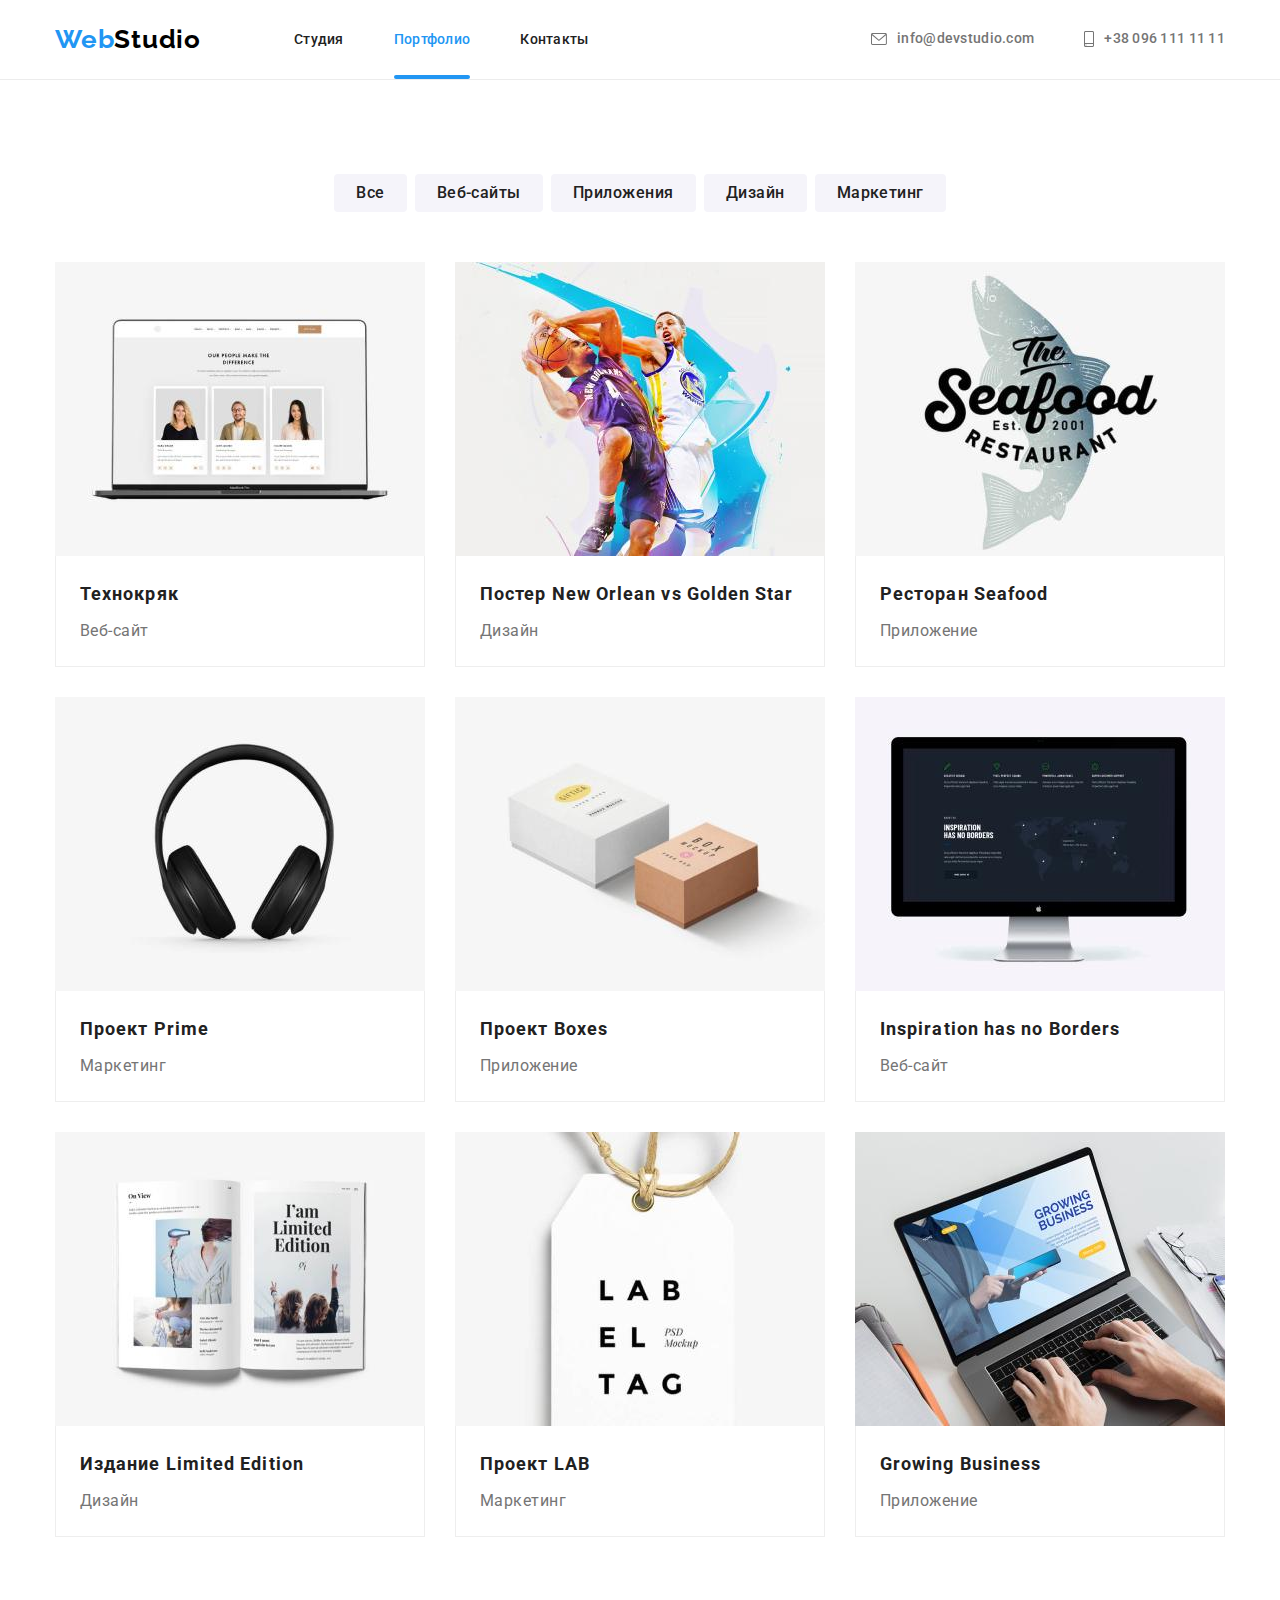
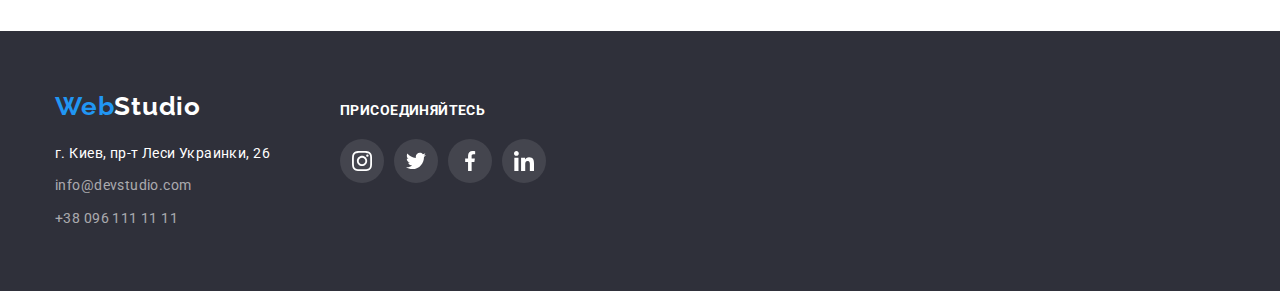
==== portfolio.html @ 9729d233 "починає ДЗ 6" ====
<!DOCTYPE html>
<html lang="ru">
  <head>
    <meta charset="UTF-8" />
    <meta http-equiv="X-UA-Compatible" content="IE=edge" />
    <meta name="viewport" content="width=device-width, initial-scale=1.0" />
    <title>Студия</title>
    <link rel="preconnect" href="https://fonts.googleapis.com" />
    <link rel="preconnect" href="https://fonts.gstatic.com" crossorigin />
    <link
      href="https://fonts.googleapis.com/css2?family=Raleway:wght@700&amp;family=Roboto:wght@400;500;700;900&amp;display=swap"
      rel="stylesheet"
    />
    <link
      rel="stylesheet"
      href="https://cdnjs.cloudflare.com/ajax/libs/modern-normalize/1.0.0/modern-normalize.min.css"
    />
    <link rel="stylesheet" href="./css/styles.css" />
  </head>
  <body>
    <!--Шапка сторінки-->
    <header class="header">
      <div class="conteiner header-conteiner">
        <!--Логотип-->
        <a href="index.html" lang="en" class="logo-header link"
          ><span class="logo-item">Web</span>Studio</a
        >
        <nav class="header-nav">
          <!--Навігація сайту-->
          <ul class="nav-menu list">
            <li class="nav-menu-item">
              <a href="./index.html" class="menu-link link">Студия</a>
            </li>
            <li class="nav-menu-item">
              <a href="./portfolio.html" class="menu-link link current"
                >Портфолио</a
              >
            </li>
            <li class="nav-menu-item">
              <a href="" class="menu-link link">Контакты</a>
            </li>
          </ul>
        </nav>
        <!--телефон і емейл-->
        <ul class="auth-menu list">
          <li>
            <a href="mailto:info@devstudio.com" class="auth-link link" lang="en"
              ><svg class="auth-link-icon" width="16" height="12">
                <use href="./images/icons.svg#envelope"></use>
              </svg>
              info@devstudio.com</a
            >
          </li>
          <li>
            <a href="tel:+380961111111" class="auth-tel link auth-link"
              ><svg class="auth-tel-icon" width="10" height="16">
                <use href="./images/icons.svg#smartphone"></use>
              </svg>
              +38 096 111 11 11</a
            >
          </li>
        </ul>
      </div>
    </header>
    <!-- головний контент -->
    <main>
      <section class="portfolio section">
        <div class="conteiner">
          <!-- кнопки -->
          <ul class="portfolio-btn-menu list">
            <li class="potfolio-btn-item">
              <button type="button" class="portfolio-btn">Все</button>
            </li>
            <li class="potfolio-btn-item">
              <button type="button" class="portfolio-btn">Веб-сайты</button>
            </li>
            <li class="potfolio-btn-item">
              <button type="button" class="portfolio-btn">Приложения</button>
            </li>
            <li class="potfolio-btn-item">
              <button type="button" class="portfolio-btn">Дизайн</button>
            </li>
            <li class="potfolio-btn-item">
              <button type="button" class="portfolio-btn">Маркетинг</button>
            </li>
          </ul>
          <!-- список картинок -->
          <ul class="portfolio-img-menu list">
            <li class="portfolio-img-item">
              <a href="" class="portfolio-card link">
                <div class="portfolio-card-block">
                  <img
                    class="portfolio-img"
                    src="./images/notebook.jpg"
                    alt="ноутбук"
                    width="370"
                  />
                  <div class="portfolio-overlay">
                    <p class="portfolio-overlay-text">
                      Технокряк это современная площадка распространения
                      коронавируса. Компании используют эту платформу для
                      цифрового шпионажа и атак на защищённые сервера
                      конкурентов.
                    </p>
                  </div>
                </div>
                <div class="potfolio-img-block">
                  <h3 class="portfolio-img-title">Технокряк</h3>
                  <p class="portfolio-img-text">Веб-сайт</p>
                </div>
              </a>
            </li>
            <li class="portfolio-img-item">
              <a href="" class="portfolio-card link"
                ><div class="portfolio-card-block">
                  <img
                    class="portfolio-img"
                    src="./images/basketball.jpg"
                    alt="баскетбол"
                    width="370"
                  />
                  <div class="portfolio-overlay">
                    <p class="portfolio-overlay-text">
                      Технокряк это современная площадка распространения
                      коронавируса. Компании используют эту платформу для
                      цифрового шпионажа и атак на защищённые сервера
                      конкурентов.
                    </p>
                  </div>
                </div>
                <div class="potfolio-img-block">
                  <h3 class="portfolio-img-title">
                    Постер <span lang="en">New Orlean vs Golden Star</span>
                  </h3>
                  <p class="portfolio-img-text">Дизайн</p>
                </div></a
              >
            </li>
            <li class="portfolio-img-item">
              <a href="" class="portfolio-card link">
                <div class="portfolio-card-block">
                  <img
                    class="portfolio-img"
                    src="./images/restourant.jpg"
                    alt="морепродукты"
                    width="370"
                  />
                  <div class="portfolio-overlay">
                    <p class="portfolio-overlay-text">
                      Технокряк это современная площадка распространения
                      коронавируса. Компании используют эту платформу для
                      цифрового шпионажа и атак на защищённые сервера
                      конкурентов.
                    </p>
                  </div>
                </div>
                <div class="potfolio-img-block">
                  <h3 class="portfolio-img-title">
                    Ресторан <span lang="en">Seafood</span>
                  </h3>
                  <p class="portfolio-img-text">Приложение</p>
                </div>
              </a>
            </li>
            <li class="portfolio-img-item">
              <a href="" class="portfolio-card link"
                ><div class="portfolio-card-block">
                  <img
                    class="portfolio-img"
                    src="./images/earphones.jpg"
                    alt="наушники"
                    width="370"
                  />
                  <div class="portfolio-overlay">
                    <p class="portfolio-overlay-text">
                      Технокряк это современная площадка распространения
                      коронавируса. Компании используют эту платформу для
                      цифрового шпионажа и атак на защищённые сервера
                      конкурентов.
                    </p>
                  </div>
                </div>
                <div class="potfolio-img-block">
                  <h3 class="portfolio-img-title">
                    Проект <span lang="en">Prime</span>
                  </h3>
                  <p class="portfolio-img-text">Маркетинг</p>
                </div></a
              >
            </li>
            <li class="portfolio-img-item">
              <a href="" class="portfolio-card link"
                ><div class="portfolio-card-block">
                  <img
                    class="portfolio-img"
                    src="./images/boxes.jpg"
                    alt="коробки"
                    width="370"
                  />
                  <div class="portfolio-overlay">
                    <p class="portfolio-overlay-text">
                      Технокряк это современная площадка распространения
                      коронавируса. Компании используют эту платформу для
                      цифрового шпионажа и атак на защищённые сервера
                      конкурентов.
                    </p>
                  </div>
                </div>
                <div class="potfolio-img-block">
                  <h3 class="portfolio-img-title">
                    Проект <span lang="en">Boxes</span>
                  </h3>
                  <p class="portfolio-img-text">Приложение</p>
                </div></a
              >
            </li>
            <li class="portfolio-img-item">
              <a href="" class="portfolio-card link"
                ><div class="portfolio-card-block">
                  <img
                    class="portfolio-img"
                    src="./images/monitor.jpg"
                    alt="монитор"
                    width="370"
                  />
                  <div class="portfolio-overlay">
                    <p class="portfolio-overlay-text">
                      Технокряк это современная площадка распространения
                      коронавируса. Компании используют эту платформу для
                      цифрового шпионажа и атак на защищённые сервера
                      конкурентов.
                    </p>
                  </div>
                </div>
                <div class="potfolio-img-block">
                  <h3 class="portfolio-img-title" lang="en">
                    Inspiration has no Borders
                  </h3>
                  <p class="portfolio-img-text">Веб-сайт</p>
                </div></a
              >
            </li>
            <li class="portfolio-img-item">
              <a href="" class="portfolio-card link"
                ><div class="portfolio-card-block">
                  <img
                    class="portfolio-img"
                    src="./images/book.jpg"
                    alt="книга"
                    width="370"
                  />
                  <div class="portfolio-overlay">
                    <p class="portfolio-overlay-text">
                      Технокряк это современная площадка распространения
                      коронавируса. Компании используют эту платформу для
                      цифрового шпионажа и атак на защищённые сервера
                      конкурентов.
                    </p>
                  </div>
                </div>
                <div class="potfolio-img-block">
                  <h3 class="portfolio-img-title">
                    Издание <span lang="en">Limited Edition</span>
                  </h3>
                  <p class="portfolio-img-text">Дизайн</p>
                </div></a
              >
            </li>
            <li class="portfolio-img-item">
              <a href="" class="portfolio-card link">
                <div class="portfolio-card-block">
                  <img
                    class="portfolio-img"
                    src="./images/labeltag.jpg"
                    alt="ярлык"
                    width="370"
                  />
                  <div class="portfolio-overlay">
                    <p class="portfolio-overlay-text">
                      Технокряк это современная площадка распространения
                      коронавируса. Компании используют эту платформу для
                      цифрового шпионажа и атак на защищённые сервера
                      конкурентов.
                    </p>
                  </div>
                </div>
                <div class="potfolio-img-block">
                  <h3 class="portfolio-img-title">
                    Проект <span lang="en">LAB</span>
                  </h3>
                  <p class="portfolio-img-text">Маркетинг</p>
                </div>
              </a>
            </li>
            <li class="portfolio-img-item">
              <a href="" class="portfolio-card link">
                <div class="portfolio-card-block">
                  <img
                    class="portfolio-img"
                    src="./images/business.jpg"
                    alt="бизнес"
                    width="370"
                  />
                  <div class="portfolio-overlay">
                    <p class="portfolio-overlay-text">
                      Технокряк это современная площадка распространения
                      коронавируса. Компании используют эту платформу для
                      цифрового шпионажа и атак на защищённые сервера
                      конкурентов.
                    </p>
                  </div>
                </div>
                <div class="potfolio-img-block">
                  <h3 class="portfolio-img-title" lang="en">
                    Growing Business
                  </h3>
                  <p class="portfolio-img-text">Приложение</p>
                </div>
              </a>
            </li>
          </ul>
        </div>
      </section>
    </main>
    <!-- футер -->
    <footer class="footer">
      <div class="conteiner footer-block">
        <div class="footer-address-block">
          <a href="index.html" lang="en" class="logo-footer link"
            ><span class="logo-item">Web</span>Studio</a
          >
          <address class="address">
            <p class="footer-address">г. Киев, пр-т Леси Украинки, 26</p>
            <a
              href="mailto:info@devstudio.com"
              lang="en"
              class="footer-web link"
              >info@devstudio.com</a
            >
            <a href="tel:+380961111111" class="footer-tel link"
              >+38 096 111 11 11</a
            >
          </address>
        </div>
        <div class="footer-social">
          <p class="footer-social-text">присоединяйтесь</p>
          <ul class="footer-social-menu list">
            <li class="footer-social-item">
              <a href="" class="footer-social-link">
                <svg class="footer-social-icon" width="20" height="20">
                  <use href="./images/icons.svg#instagram"></use>
                </svg>
              </a>
            </li>
            <li class="footer-social-item">
              <a href="" class="footer-social-link">
                <svg class="footer-social-icon" width="20" height="20">
                  <use href="./images/icons.svg#twitter"></use>
                </svg>
              </a>
            </li>
            <li class="footer-social-item">
              <a href="" class="footer-social-link">
                <svg class="footer-social-icon" width="20" height="20">
                  <use href="./images/icons.svg#facebook"></use>
                </svg>
              </a>
            </li>
            <li class="footer-social-item">
              <a href="" class="footer-social-link">
                <svg class="footer-social-icon" width="20" height="20">
                  <use href="./images/icons.svg#linkedin"></use>
                </svg>
              </a>
            </li>
          </ul>
        </div>
      </div>
    </footer>
  </body>
</html>
---- css/styles.css ----
html {
  box-sizing: border-box;
}

*,
*::before,
*::after {
  box-sizing: inherit;
}

:root {
  --primary-text-color: #757575;
  --primary-title-color: #212121;
  --white-title-color: #ffffff;
  --accent-color: #2196f3;
  --header-text-color: #212121;
  --footer-text-color: rgba(255, 255, 255, 0.6);
  --footer-icon-bg-color: rgba(255, 255, 255, 0.1);
  --background-item-color: #f5f4fa;
  --icons-media-color: #afb1b8;
}

body {
  font-family: 'Roboto', sans-serif;
  color: #212121;
}

h1,
h2,
h3,
h4,
h4,
h5,
p {
  margin: 0;
}

ul {
  margin: 0;
  padding: 0;
}

.list {
  list-style: none;
}

.link {
  text-decoration: none;
}

.conteiner {
  width: 1200px;
  padding-left: 15px;
  padding-right: 15px;
  margin-left: auto;
  margin-right: auto;
}

.section {
  padding-top: 94px;
  padding-bottom: 94px;
}

/* -----------------------header------------------------- */

.header {
  padding-top: 24px;
  padding-bottom: 24px;
  border-bottom: 1px solid #ececec;
}

.header-conteiner {
  display: flex;
  align-items: center;
}

.link.current {
  color: var(--accent-color);
}

.nav-menu {
  display: flex;
}

.nav-menu-item:not(:last-child) {
  margin-right: 50px;
}

.logo-header {
  font-family: Raleway, sans-serif;
  font-style: normal;
  font-weight: 700;
  font-size: 26px;
  line-height: 1.19;
  letter-spacing: 0.03em;
  color: #000000;
  margin-right: 93px;
}

.logo-footer {
  font-family: Raleway, sans-serif;
  font-style: normal;
  font-weight: 700;
  font-size: 26px;
  line-height: 1.19;
  letter-spacing: 0.03em;
  color: #ffffff;
}

.logo-item {
  color: #2196f3;
}

.menu-link {
  position: relative;
  font-weight: 500;
  font-size: 14px;
  line-height: 1.14;
  letter-spacing: 0.02em;
  color: var(--header-text-color);
  transition-property: color;
  transition-duration: 250ms;
  transition-timing-function: cubic-bezier(0.4, 0, 0.2, 1);
}

.current.menu-link::after {
  position: absolute;
  content: '';
  display: block;
  width: 100%;
  height: 4px;
  border-radius: 2px;
  background-color: var(--accent-color);
  bottom: -31.4px;
}

.menu-link:hover,
.menu-link:focus {
  color: var(--accent-color);
}

.auth-menu {
  display: flex;
  margin-left: auto;
}

.auth-link {
  font-weight: 500;
  font-size: 14px;
  line-height: 1.14;
  letter-spacing: 0.02em;
  color: var(--primary-text-color);
  display: flex;
  align-items: center;
  transition-property: color;
  transition-duration: 250ms;
  transition-timing-function: cubic-bezier(0.4, 0, 0.2, 1);
}

.auth-tel {
  margin-left: 50px;
}

.auth-link:hover,
.auth-link:focus {
  color: var(--accent-color);
}

.auth-link-icon {
  margin-right: 10px;
  fill: currentColor;
}

.auth-tel-icon {
  margin-right: 10px;
  fill: currentColor;
}

/* --------------------hero----------------------- */

.hero {
  background-image: linear-gradient(
      rgba(47, 48, 58, 0.4),
      rgba(47, 48, 58, 0.4)
    ),
    url(../images/hero-bg.jpg);
  max-width: 1600px;
  background-repeat: no-repeat;
  background-size: cover;
  background-position: center;
  margin-left: auto;
  margin-right: auto;
}

.hero-conteiner {
  padding-top: 200px;
  padding-bottom: 200px;
}

.hero-title {
  font-weight: 900;
  font-size: 44px;
  line-height: 1.36;
  letter-spacing: 0.06em;
  text-transform: uppercase;
  color: var(--white-title-color);
  width: 696px;
  text-align: center;
  margin-left: auto;
  margin-right: auto;
}

.hero-btn {
  display: block;
  font-family: inherit;
  font-weight: bold;
  font-size: 16px;
  line-height: 1.87;
  letter-spacing: 0.06em;
  color: var(--white-title-color);
  cursor: pointer;
  background: #2196f3;
  box-shadow: 0px 4px 4px rgba(0, 0, 0, 0.15);
  margin-left: auto;
  margin-right: auto;
  margin-top: 30px;
  min-width: 200px;
  height: 50px;
  border-radius: 4px;
  border-style: none;
  transition-property: background-color;
  transition-duration: 250ms;
  transition-timing-function: cubic-bezier(0.4, 0, 0.2, 1);
}

.hero-btn:hover,
.hero-btn:focus {
  background-color: #188ce8;
}

/* --------------------features----------------------- */

.features-bg {
  width: 270px;
  height: 120px;
  padding: 25px 100px;
  background-color: var(--background-item-color);
  margin-bottom: 30px;
}

.features {
  padding-top: 94px;
}

.features-menu {
  display: flex;
  justify-content: space-between;
}

.features-item {
  width: 270px;
}

.features-title {
  display: block;
  font-weight: 700;
  font-size: 14px;
  line-height: 1.14;
  letter-spacing: 0.03em;
  text-transform: uppercase;
  color: var(--primary-title-color);
  margin-bottom: 10px;
}

.features-text {
  font-size: 14px;
  line-height: 1.71;
  letter-spacing: 0.03em;
  color: var(--primary-text-color);
}

/* --------------------activity----------------------- */

.activity-title {
  display: block;
  font-weight: bold;
  font-size: 36px;
  line-height: 1.16;
  letter-spacing: 0.03em;
  color: var(--primary-title-color);
  text-align: center;
  margin-bottom: 50px;
}

.activity-menu {
  display: flex;
  justify-content: space-between;
}

.activity-item {
  position: relative;
}

.activity-label {
  position: absolute;
  width: 100%;
  height: 70px;
  bottom: 0;
}

.activity-text {
  background: rgba(47, 48, 58, 0.8);
  font-weight: 700;
  font-size: 14px;
  line-height: 1.14;
  text-align: center;
  letter-spacing: 0.03em;
  text-transform: uppercase;
  color: var(--white-title-color);
  padding-top: 27px;
  padding-bottom: 27px;
}

.activity-img {
  display: block;
}

/* --------------------team----------------------- */

.team {
  background-color: var(--background-item-color);
  margin-left: auto;
  margin-right: auto;
}

.team-title {
  display: block;
  font-weight: bold;
  font-size: 36px;
  line-height: 1.16;
  letter-spacing: 0.03em;
  color: var(--primary-title-color);
  text-align: center;
  margin-bottom: 50px;
}

.team-menu {
  display: flex;
  justify-content: space-between;
}

.team-item {
  background: #ffffff;
  box-shadow: 0px 1px 3px rgba(0, 0, 0, 0.12), 0px 1px 1px rgba(0, 0, 0, 0.14),
    0px 2px 1px rgba(0, 0, 0, 0.2);
  border-radius: 0px 0px 4px 4px;
}

.team-block {
  padding-top: 30px;
  padding-bottom: 16px;
}

.name-title {
  display: block;
  font-weight: 500;
  font-size: 16px;
  line-height: 1.18;
  letter-spacing: 0.03em;
  color: var(--primary-title-color);
  text-align: center;
  margin-bottom: 10px;
}

.name-text {
  display: block;
  font-size: 16px;
  line-height: 1.18;
  letter-spacing: 0.03em;
  color: var(--primary-text-color);
  text-align: center;
}

.team-social-menu {
  display: flex;
  padding: 0px 32px 30px 32px;
  justify-content: space-between;
}

.team-social-link {
  display: flex;
  justify-content: center;
  align-items: center;
  width: 44px;
  height: 44px;
  border-radius: 50%;
  background-color: var(--white-title-color);
  color: var(--icons-media-color);
  transition-property: background-color, color;
  transition-duration: 250ms;
  transition-timing-function: cubic-bezier(0.4, 0, 0.2, 1);
}

.team-social-link:hover,
.team-social-link:focus {
  background-color: var(--accent-color);
  color: var(--white-title-color);
}

.team-social-icon {
  background-repeat: no-repeat;
  background-position: center;
  background-size: cover;
  fill: currentColor;
}

/* --------------------clients----------------------- */

.clients-title {
  font-weight: 700;
  font-size: 36px;
  line-height: 1.17;
  text-align: center;
  letter-spacing: 0.03em;
  color: var(--header-text-color);
  margin-bottom: 50px;
}

.clients-menu {
  display: flex;
  justify-content: space-between;
}

.clients-link {
  display: flex;
  justify-content: center;
  align-items: center;
  width: 170px;
  height: 92px;
  border: 1px solid var(--icons-media-color);
  color: var(--icons-media-color);
  border-radius: 4px;
  transition-property: border, color;
  transition-duration: 250ms;
  transition-timing-function: cubic-bezier(0.4, 0, 0.2, 1);
}

.clients-link:hover,
.clients-link:focus {
  border: 1px solid var(--accent-color);
  color: var(--accent-color);
}

.clients-icon {
  background-repeat: no-repeat;
  background-position: center;
  background-size: cover;
  fill: currentColor;
}

/* -------------------portfolio---------------------- */

.portfolio-btn-menu {
  display: flex;
  justify-content: center;
  margin-bottom: 50px;
}

.potfolio-btn-item:not(:last-child) {
  margin-right: 8px;
}

.portfolio-img-menu {
  display: flex;
  flex-wrap: wrap;
  margin: -15px;
}

.potfolio-img-block {
  border-left: 1px solid #eeeeee;
  border-bottom: 1px solid #eeeeee;
  border-right: 1px solid #eeeeee;
  padding: 20px 24px;
}

.portfolio-img-item {
  margin: 15px;
  flex-basis: calc((100% - 3 * 30px) / 3);
}

.portfolio-btn {
  font-family: inherit;
  font-style: normal;
  font-weight: 500;
  font-size: 16px;
  line-height: 1.62;
  letter-spacing: 0.03em;
  color: var(--primary-title-color);
  background-color: var(--background-item-color);
  cursor: pointer;
  border-radius: 4px;
  border: none;
  padding: 6px 22px;
  transition-property: background-color, color, box-shadow;
  transition-duration: 250ms;
  transition-timing-function: cubic-bezier(0.4, 0, 0.2, 1);
}

.portfolio-btn:hover,
.portfolio-btn:focus {
  color: var(--white-title-color);
  background-color: var(--accent-color);
  box-shadow: 0px 3px 1px rgba(0, 0, 0, 0.1), 0px 1px 2px rgba(0, 0, 0, 0.08),
    0px 2px 2px rgba(0, 0, 0, 0.12);
  border-radius: 4px;
}

.portfolio-card {
  display: block;
  transition: box-shadow 250ms cubic-bezier(0.4, 0, 0.2, 1);
}

.portfolio-card:hover,
.portfolio-card:focus {
  box-shadow: 0px 1px 1px rgba(0, 0, 0, 0.12), 0px 4px 4px rgba(0, 0, 0, 0.06),
    1px 4px 6px rgba(0, 0, 0, 0.16);
}

.portfolio-card:hover .portfolio-overlay,
.portfolio-card:focus .portfolio-overlay {
  box-shadow: 0px 1px 1px rgba(0, 0, 0, 0.12), 0px 4px 4px rgba(0, 0, 0, 0.06),
    1px 4px 6px rgba(0, 0, 0, 0.16);
  transform: translateY(0);
}

.portfolio-img {
  display: block;
}

.portfolio-card-block {
  position: relative;
  overflow: hidden;
}

.portfolio-overlay {
  position: absolute;
  top: 0;
  left: 0;
  background: rgba(33, 150, 243, 0.9);
  height: 100%;
  width: 100%;
  padding: 63px 24px;
  transform: translateY(101%);
  transition: transform 250ms cubic-bezier(0.4, 0, 0.2, 1);
}

.portfolio-overlay-text {
  font-weight: 400;
  font-size: 18px;
  line-height: 1.56;
  letter-spacing: 0.03em;
  color: var(--white-title-color);
}

.portfolio-img-title {
  display: block;
  font-weight: bold;
  font-size: 18px;
  line-height: 2;
  letter-spacing: 0.06em;
  color: var(--primary-title-color);
  margin-bottom: 4px;
}

.portfolio-img-text {
  display: block;
  font-size: 16px;
  line-height: 1.87;
  letter-spacing: 0.03em;
  color: var(--primary-text-color);
}

/* --------------------footer----------------------- */

.footer {
  background-color: #2f303a;
  padding-top: 60px;
  padding-bottom: 60px;
  margin-left: auto;
  margin-right: auto;
}

.footer-block {
  display: flex;
}

.footer-address {
  font-style: normal;
  font-weight: normal;
  font-size: 14px;
  line-height: 1.71;
  letter-spacing: 0.03em;
  color: var(--white-title-color);
  margin-top: 20px;
}

.footer-web {
  display: block;
  font-style: normal;
  font-weight: normal;
  font-size: 14px;
  line-height: 1.71;
  letter-spacing: 0.03em;
  color: var(--footer-text-color);
  margin-top: 9px;
  margin-bottom: 9px;
  transition-property: color;
  transition-duration: 250ms;
  transition-timing-function: cubic-bezier(0.4, 0, 0.2, 1);
}

.footer-web:hover,
.footer-web:focus {
  color: var(--accent-color);
}

.footer-tel {
  display: block;
  font-style: normal;
  font-weight: normal;
  font-size: 14px;
  line-height: 1.71;
  letter-spacing: 0.03em;
  color: var(--footer-text-color);
  transition-property: color;
  transition-duration: 250ms;
  transition-timing-function: cubic-bezier(0.4, 0, 0.2, 1);
}

.footer-tel:hover,
.footer-tel:focus {
  color: var(--accent-color);
}

.footer-social {
  width: 206px;
  margin: 12px auto 40px 70px;
}

.footer-social-text, .footer-sign-text {
  font-weight: 700;
  font-size: 14px;
  line-height: 1.14;
  letter-spacing: 0.03em;
  text-transform: uppercase;
  color: var(--white-title-color);
  margin-bottom: 20px;
}

.footer-social-menu {
  display: flex;
  justify-content: space-between;
}

.footer-social-link {
  display: flex;
  justify-content: center;
  align-items: center;
  width: 44px;
  height: 44px;
  border-radius: 50%;
  background-color: var(--footer-icon-bg-color);
  color: var(--white-title-color);
  transition-property: background-color;
  transition-duration: 250ms;
  transition-timing-function: cubic-bezier(0.4, 0, 0.2, 1);
}

.footer-social-link:hover,
.footer-social-link:focus {
  background-color: var(--accent-color);
}

.footer-social-icon {
  background-repeat: no-repeat;
  background-position: center;
  background-size: cover;
  fill: currentColor;
}

.footer-sign

/* --------------------backdrop----------------------- */

.backdrop {
  width: 100vw;
  height: 100vh;
  background: rgba(0, 0, 0, 0.2);
  position: fixed;
  top: 0;
  transition: opacity 250ms cubic-bezier(0.4, 0, 0.2, 1),
    visibility 250ms cubic-bezier(0.4, 0, 0.2, 1);
}

.backdrop.is-hidden {
  visibility: hidden;
  opacity: 0;
  pointer-events: none;
}

.modal {
  position: absolute;
  width: 528px;
  min-height: 581px;
  background-color: var(--white-title-color);
  box-shadow: 0px 1px 3px rgba(0, 0, 0, 0.12), 0px 1px 1px rgba(0, 0, 0, 0.14),
    0px 2px 1px rgba(0, 0, 0, 0.2);
  border-radius: 4px;
  top: 50%;
  left: 50%;
  transform: translate(-50%, -50%);
}

.modal-btn {
  position: absolute;
  border: 1px solid rgba(0, 0, 0, 0.1);
  background-color: transparent;
  width: 30px;
  height: 30px;
  border-radius: 50%;
  top: 8px;
  right: 8px;
  display: flex;
  align-items: center;
  justify-content: center;
  cursor: pointer;
}
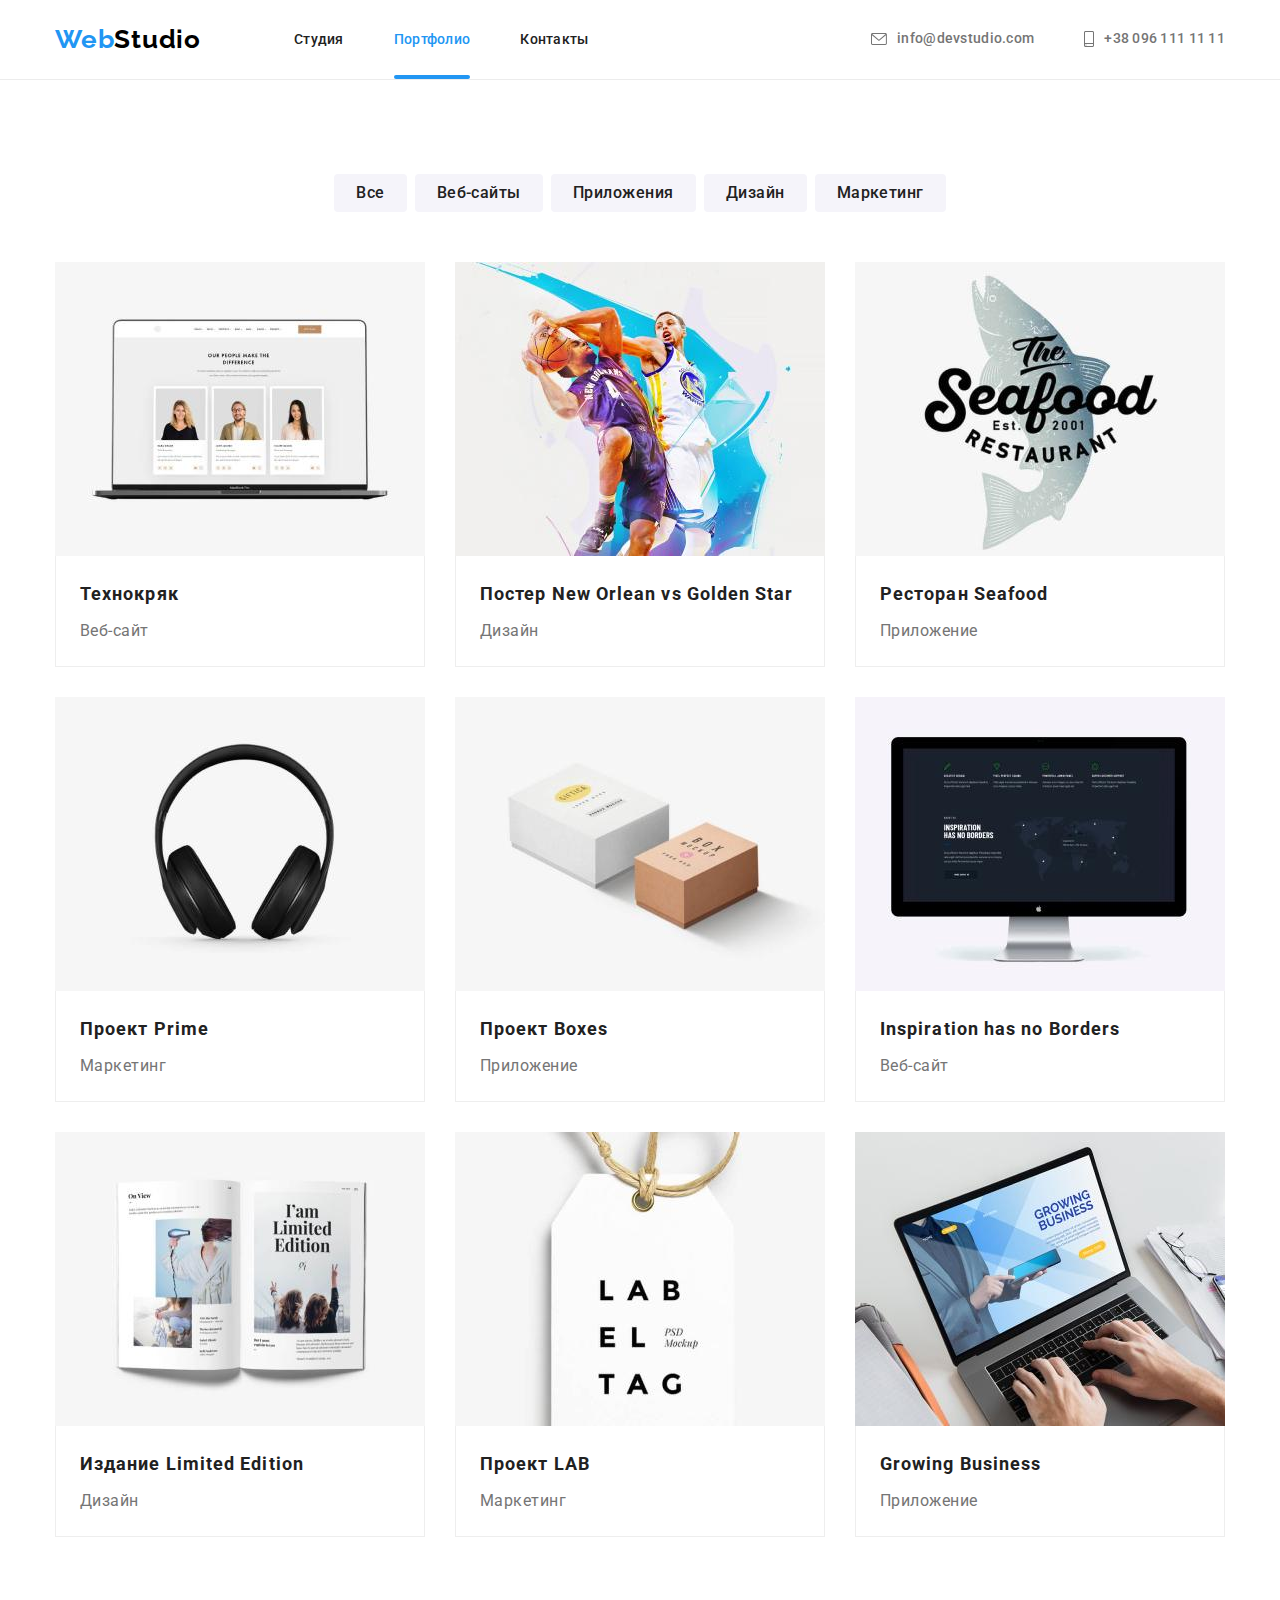
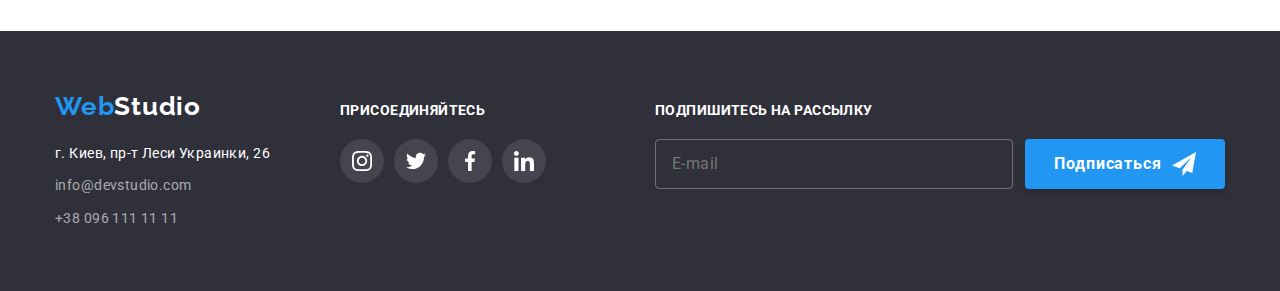
==== commit 4ed11caf: "закінчує роботу над ДЗ6" ====
--- a/portfolio.html
+++ b/portfolio.html
@@ -375,6 +375,23 @@
             </li>
           </ul>
         </div>
+        <div class="footer-sign">
+          <p class="footer-sign-text">подпишитесь на рассылку</p>
+          <form class="footer-sign-form">
+            <input
+              class="footer-sign-input"
+              name="email"
+              type="email"
+              placeholder="E-mail"
+            />
+            <button class="footer-sign-button" type="submit">
+              Подписаться
+              <svg class="footer-sign-form-icon" width="24" height="24">
+                <use href="./images/icons.svg#send"></use>
+              </svg>
+            </button>
+          </form>
+        </div>
       </div>
     </footer>
   </body>
--- a/css/styles.css
+++ b/css/styles.css
@@ -18,11 +18,19 @@
   --footer-icon-bg-color: rgba(255, 255, 255, 0.1);
   --background-item-color: #f5f4fa;
   --icons-media-color: #afb1b8;
+  --icon-black-color: #000000;
 }
 
 body {
   font-family: 'Roboto', sans-serif;
-  color: #212121;
+  color: var(--header-text-color);
+}
+
+input:-webkit-autofill,
+input:-webkit-autofill:hover,
+input:-webkit-autofill:focus,
+input:-webkit-autofill:active {
+  transition: background-color 50000s ease-in-out 0s, color 5000s ease-in-out 0s;
 }
 
 h1,
@@ -647,7 +655,8 @@
   margin: 12px auto 40px 70px;
 }
 
-.footer-social-text, .footer-sign-text {
+.footer-social-text,
+.footer-sign-text {
   font-weight: 700;
   font-size: 14px;
   line-height: 1.14;
@@ -688,7 +697,59 @@
   fill: currentColor;
 }
 
-.footer-sign
+.footer-sign-text {
+  margin-top: 12px;
+}
+
+.footer-sign-form {
+  display: flex;
+}
+
+.footer-sign-input {
+  border: 1px solid rgba(255, 255, 255, 0.3);
+  box-sizing: border-box;
+  border-radius: 4px;
+  padding: 0 0 0 16px;
+  background-color: inherit;
+  width: 358px;
+  font-weight: 400;
+  font-size: 16px;
+  line-height: 1.25;
+  align-items: center;
+  letter-spacing: 0.03em;
+  color: rgba(255, 255, 255, 0.6);
+}
+
+.footer-sign-input:focus {
+  outline: none;
+  border-color: var(--accent-color);
+}
+
+.footer-sign-button {
+  display: flex;
+  justify-content: center;
+  min-width: 200px;
+  height: 50px;
+  padding: 10px 0;
+  color: var(--white-title-color);
+  background: var(--accent-color);
+  box-shadow: 0px 4px 4px rgba(0, 0, 0, 0.15);
+  border-radius: 4px;
+  border: none;
+  cursor: pointer;
+  font-weight: 700;
+  font-size: 16px;
+  line-height: 1.87;
+  align-items: center;
+  text-align: center;
+  letter-spacing: 0.06em;
+  margin-left: 12px;
+}
+
+.footer-sign-form-icon {
+  margin-left: 10px;
+  fill: var(--white-title-color);
+}
 
 /* --------------------backdrop----------------------- */
 
@@ -719,6 +780,7 @@
   top: 50%;
   left: 50%;
   transform: translate(-50%, -50%);
+  padding: 40px;
 }
 
 .modal-btn {
@@ -734,4 +796,177 @@
   align-items: center;
   justify-content: center;
   cursor: pointer;
-}
+  fill: currentColor;
+  transition: color 250ms cubic-bezier(0.4, 0, 0.2, 1);
+}
+
+.modal-btn:hover,
+.modal-btn:focus {
+  color: var(--accent-color);
+}
+
+.modal-form {
+  display: flex;
+  flex-direction: column;
+}
+
+.modal-text {
+  font-weight: 700;
+  font-size: 20px;
+  line-height: 1.15;
+  text-align: center;
+  letter-spacing: 0.03em;
+  color: var(--header-text-color);
+  margin-bottom: 12px;
+}
+
+.modal-form-label {
+  font-weight: normal;
+  font-size: 12px;
+  line-height: 1.17;
+  letter-spacing: 0.01em;
+  color: var(--primary-text-color);
+}
+
+.modal-form-field {
+  position: relative;
+  display: block;
+  margin-top: 4px;
+  margin-bottom: 10px;
+}
+
+.modal-form-input {
+  width: 100%;
+  height: 40px;
+  border: 1px solid rgba(33, 33, 33, 0.2);
+  border-radius: 4px;
+  padding: 0;
+  padding-left: 42px;
+  transition: border-color 250ms cubic-bezier(0.4, 0, 0.2, 1);
+}
+
+.modal-form-input:focus {
+  outline: none;
+  border-color: var(--accent-color);
+}
+
+.modal-form-comment {
+  width: 100%;
+  height: 120px;
+  margin-top: 4px;
+  margin-bottom: 20px;
+  border: 1px solid rgba(33, 33, 33, 0.2);
+  border-radius: 4px;
+  resize: none;
+  padding: 12px 16px;
+  transition: border-color 250ms cubic-bezier(0.4, 0, 0.2, 1);
+}
+
+.modal-form-comment::placeholder {
+  font-weight: normal;
+  font-size: 14px;
+  line-height: 1.14;
+  letter-spacing: 0.01em;
+  color: rgba(117, 117, 117, 0.5);
+}
+
+.modal-form-comment:focus {
+  outline: none;
+  border-color: var(--accent-color);
+}
+
+.modal-form-icon {
+  position: absolute;
+  fill: var(--header-text-color);
+  top: 50%;
+  left: 12px;
+  transform: translateY(-50%);
+  transition: fill 250ms cubic-bezier(0.4, 0, 0.2, 1);
+}
+
+.modal-form-input:focus + .modal-form-icon {
+  outline: none;
+  fill: var(--accent-color);
+}
+
+.modal-form-accept {
+  margin-bottom: 40px;
+}
+
+.modal-accept-input {
+}
+
+.modal-accept-label {
+  display: flex;
+  align-items: center;
+  justify-content: center;
+  font-weight: 400;
+  font-size: 14px;
+  line-height: 1.71;
+  letter-spacing: 0.03em;
+  color: var(--primary-text-color);
+}
+
+.modal-accept-label::before {
+  content: '';
+  display: block;
+  width: 16px;
+  height: 15px;
+  border: solid 2px #212121;
+  border-radius: 2px;
+  margin-right: 7px;
+  transition: background-color 250ms cubic-bezier(0.4, 0, 0.2, 1),
+    color 250ms cubic-bezier(0.4, 0, 0.2, 1),
+    background-image 250ms cubic-bezier(0.4, 0, 0.2, 1);
+}
+
+.modal-accept-input:checked + .modal-accept-label::before {
+  background-color: var(--accent-color);
+  border-color: var(--accent-color);
+  background-image: url(../images/check-icon.svg);
+  background-size: contain;
+  background-origin: border-box;
+}
+
+.visually-hidden {
+  position: absolute;
+  white-space: nowrap;
+  widows: 1px;
+  height: 1px;
+  overflow: hidden;
+  border: 0;
+  padding: 0;
+  clip: rect(0 0 0 0);
+  clip-path: inset(50%);
+  margin: -1px;
+}
+
+.modal-accept-link {
+  color: var(--accent-color);
+  margin-left: 0.3rem;
+}
+
+.modal-form-btn {
+  align-self: center;
+  border: none;
+  height: 50px;
+  min-width: 200px;
+  cursor: pointer;
+  padding: 10px 50px 10px 50px;
+  background: var(--accent-color);
+  box-shadow: 0px 4px 4px rgba(0, 0, 0, 0.15);
+  border-radius: 4px;
+  font-weight: bold;
+  font-size: 16px;
+  line-height: 1.87;
+  align-items: center;
+  text-align: center;
+  letter-spacing: 0.06em;
+  color: var(--white-title-color);
+  transition: background-color 250ms cubic-bezier(0.4, 0, 0.2, 1);
+}
+
+.modal-form-btn:focus,
+.modal-form-btn:hover {
+  background-color: #188ce8;
+}
